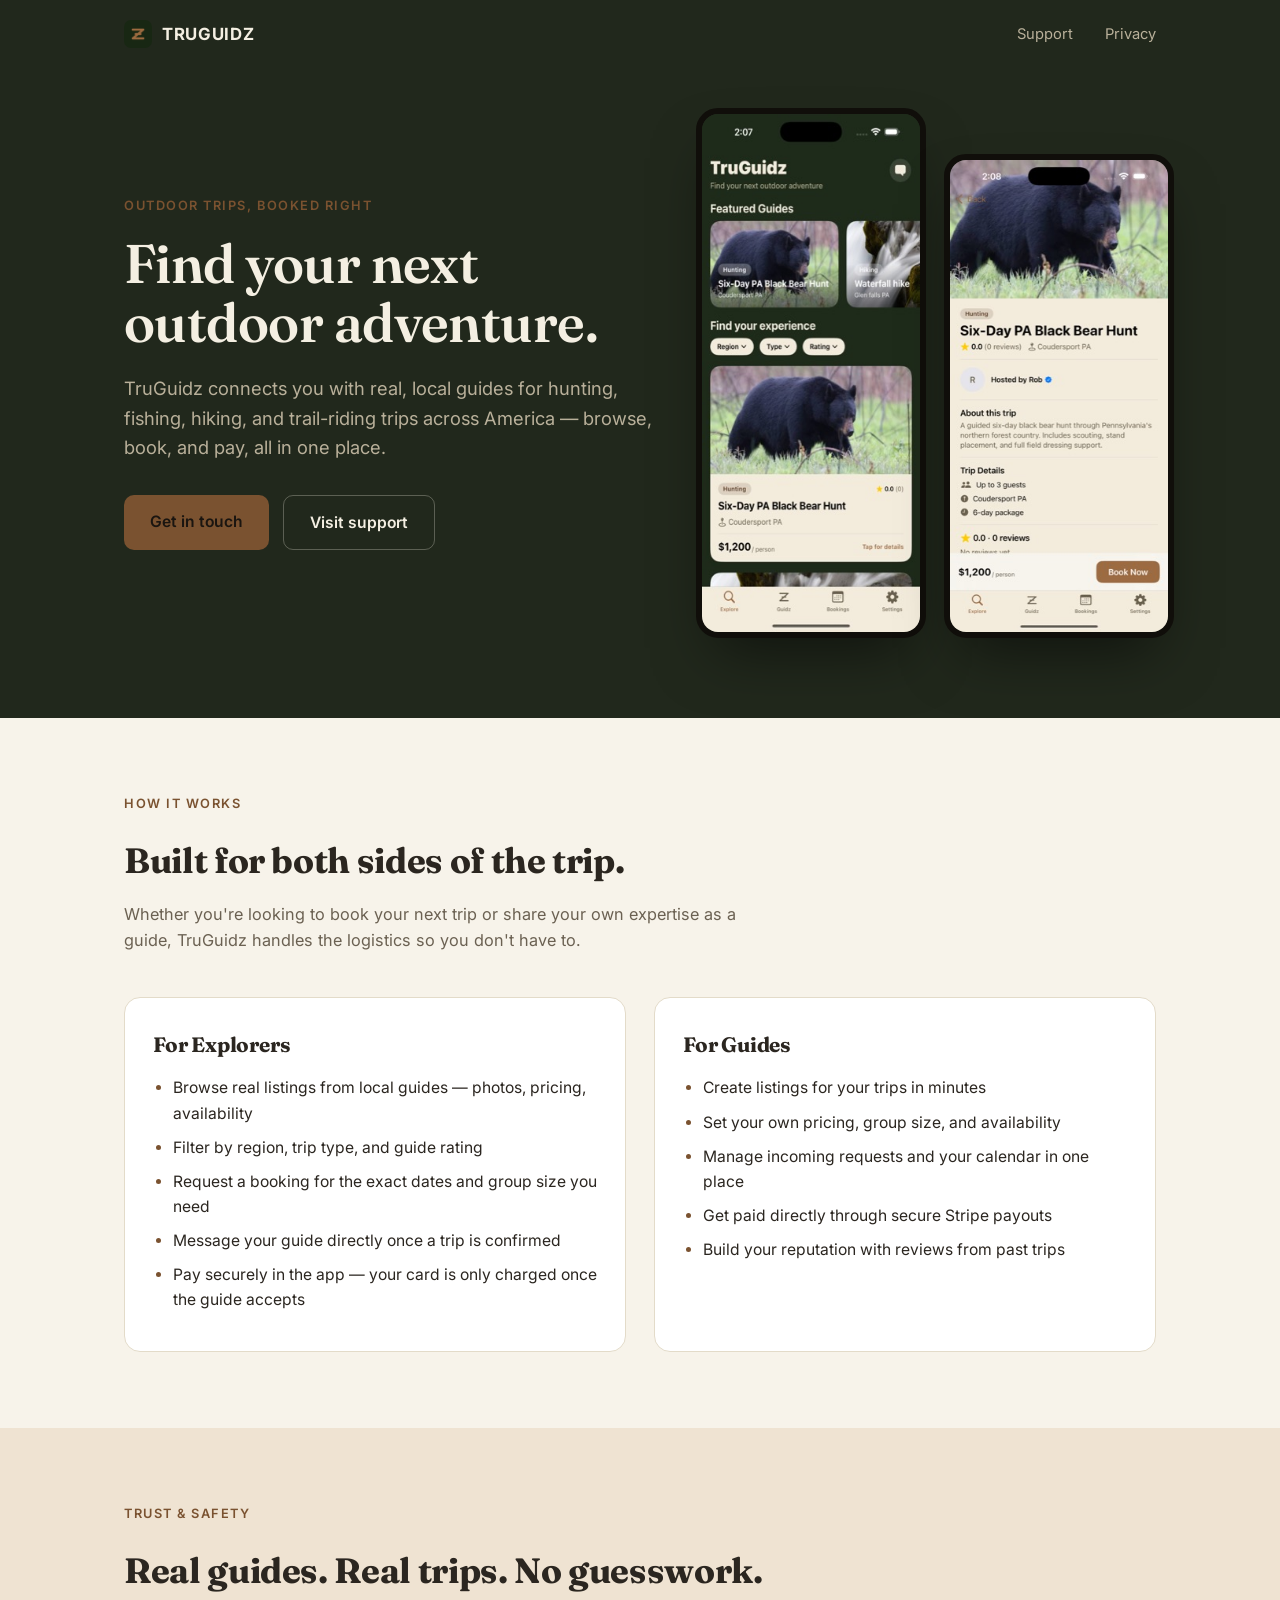
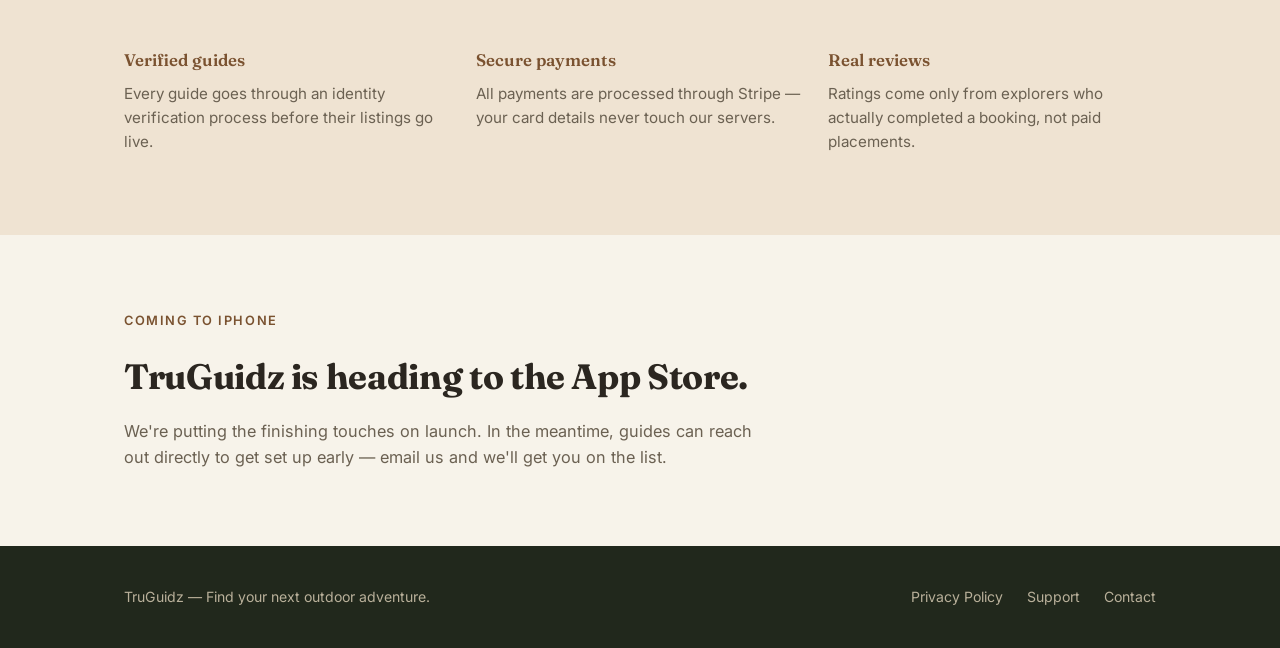
==== landing.html @ 5e270ef8 "Add marketing landing page" ====
<!DOCTYPE html>
<html lang="en">
<head>
<meta charset="UTF-8">
<meta name="viewport" content="width=device-width, initial-scale=1.0">
<title>TruGuidz — Find Your Next Outdoor Adventure</title>
<meta name="description" content="TruGuidz connects explorers with local outdoor guides for hunting, fishing, hiking, and trail-riding trips across America.">
<link rel="icon" href="img/icon-512.png">
<link rel="preconnect" href="https://fonts.googleapis.com">
<link rel="preconnect" href="https://fonts.gstatic.com" crossorigin>
<link href="https://fonts.googleapis.com/css2?family=Fraunces:opsz,wght@9..144,400;9..144,600;9..144,700&family=Inter:wght@400;500;600;700&display=swap" rel="stylesheet">
<style>
  :root {
    --bg: #f7f3ea;
    --card: #ffffff;
    --text: #2b2620;
    --text-secondary: #6b6152;
    --accent: #7a5230;
    --accent-soft: #efe3d2;
    --border: #e3dbc9;
    --hero-bg: #21281c;
    --hero-text: #f4efe2;
    --hero-text-secondary: #b9b09a;
  }
  @media (prefers-color-scheme: dark) {
    :root {
      --bg: #1c2118;
      --card: #262c21;
      --text: #f0ece1;
      --text-secondary: #b3ab98;
      --accent: #d3a86c;
      --accent-soft: #33291b;
      --border: #3a4234;
      --hero-bg: #14170f;
      --hero-text: #f4efe2;
      --hero-text-secondary: #948a72;
    }
  }
  * { box-sizing: border-box; }
  html, body {
    margin: 0;
    padding: 0;
    background: var(--bg);
    color: var(--text);
  }
  body {
    font-family: 'Inter', -apple-system, BlinkMacSystemFont, "Segoe UI", sans-serif;
    line-height: 1.6;
    -webkit-font-smoothing: antialiased;
  }
  h1, h2, h3 {
    font-family: 'Fraunces', Georgia, serif;
    letter-spacing: -0.01em;
    text-wrap: balance;
  }
  img { max-width: 100%; display: block; }
  a { color: var(--accent); }

  .wrap {
    max-width: 1080px;
    margin: 0 auto;
    padding: 0 24px;
  }

  /* Nav */
  nav.top {
    display: flex;
    align-items: center;
    justify-content: space-between;
    padding: 20px 0;
  }
  .brand {
    display: flex;
    align-items: center;
    gap: 10px;
    font-weight: 700;
    font-size: 1.05rem;
    color: var(--hero-text);
    text-transform: uppercase;
    letter-spacing: 0.04em;
  }
  .brand img { width: 28px; height: 28px; border-radius: 7px; }
  nav.top .links a {
    color: var(--hero-text-secondary);
    text-decoration: none;
    font-size: 0.92rem;
    margin-left: 28px;
  }
  nav.top .links a:hover { color: var(--hero-text); }

  /* Hero */
  header.hero {
    background: var(--hero-bg);
    color: var(--hero-text);
    padding-bottom: 80px;
  }
  .hero-inner {
    display: grid;
    grid-template-columns: 1.1fr 0.9fr;
    gap: 48px;
    align-items: center;
    padding-top: 40px;
  }
  @media (max-width: 780px) {
    .hero-inner { grid-template-columns: 1fr; padding-top: 8px; }
  }
  .eyebrow {
    font-size: 0.8rem;
    letter-spacing: 0.12em;
    text-transform: uppercase;
    color: var(--accent);
    font-weight: 600;
    margin-bottom: 18px;
  }
  h1.hero-title {
    font-size: clamp(2.4rem, 5vw, 3.4rem);
    line-height: 1.08;
    margin: 0 0 22px;
    font-weight: 600;
  }
  p.hero-sub {
    font-size: 1.15rem;
    color: var(--hero-text-secondary);
    max-width: 46ch;
    margin: 0 0 32px;
  }
  .hero-actions { display: flex; gap: 14px; flex-wrap: wrap; }
  .btn {
    display: inline-block;
    padding: 14px 26px;
    border-radius: 10px;
    font-weight: 600;
    font-size: 0.98rem;
    text-decoration: none;
  }
  .btn-primary {
    background: var(--accent);
    color: #1a1510;
  }
  .btn-ghost {
    color: var(--hero-text);
    border: 1px solid rgba(244,239,226,0.28);
  }
  .hero-visual {
    display: flex;
    justify-content: center;
    gap: 18px;
  }
  .phone-shot {
    width: 100%;
    max-width: 230px;
    border-radius: 22px;
    border: 6px solid #100e0a;
    box-shadow: 0 30px 60px -20px rgba(0,0,0,0.55);
  }
  .phone-shot.offset { margin-top: 46px; }

  /* Sections */
  section { padding: 76px 0; }
  .section-head { max-width: 640px; margin: 0 0 44px; }
  .section-head .eyebrow { color: var(--accent); }
  .section-head h2 { font-size: clamp(1.7rem, 3.2vw, 2.2rem); margin: 0 0 12px; }
  .section-head p { color: var(--text-secondary); margin: 0; font-size: 1.02rem; }

  .grid-2 {
    display: grid;
    grid-template-columns: 1fr 1fr;
    gap: 28px;
  }
  @media (max-width: 780px) { .grid-2 { grid-template-columns: 1fr; } }

  .card {
    background: var(--card);
    border: 1px solid var(--border);
    border-radius: 16px;
    padding: 30px 28px;
  }
  .card h3 {
    font-size: 1.3rem;
    margin: 0 0 14px;
  }
  .card ul {
    margin: 0;
    padding-left: 20px;
    color: var(--text);
  }
  .card li { margin-bottom: 9px; font-size: 0.98rem; }
  .card li::marker { color: var(--accent); }

  .trust-row {
    display: grid;
    grid-template-columns: repeat(3, 1fr);
    gap: 24px;
  }
  @media (max-width: 780px) { .trust-row { grid-template-columns: 1fr; } }
  .trust-item {
    padding: 4px 0;
  }
  .trust-item .num {
    font-family: 'Fraunces', Georgia, serif;
    font-size: 1.05rem;
    color: var(--accent);
    margin-bottom: 8px;
    font-weight: 600;
  }
  .trust-item p { margin: 0; color: var(--text-secondary); font-size: 0.95rem; }

  footer {
    background: var(--hero-bg);
    color: var(--hero-text-secondary);
    padding: 40px 0;
    font-size: 0.88rem;
  }
  footer .wrap {
    display: flex;
    justify-content: space-between;
    align-items: center;
    flex-wrap: wrap;
    gap: 12px;
  }
  footer a { color: var(--hero-text-secondary); text-decoration: none; margin-left: 20px; }
  footer a:hover { color: var(--hero-text); }
  footer .foot-links { margin-left: -20px; }
</style>
</head>
<body>

<header class="hero">
  <div class="wrap">
    <nav class="top">
      <div class="brand"><img src="img/icon-512.png" alt=""> TruGuidz</div>
      <div class="links">
        <a href="support.html">Support</a>
        <a href="index.html">Privacy</a>
      </div>
    </nav>

    <div class="hero-inner">
      <div>
        <div class="eyebrow">Outdoor trips, booked right</div>
        <h1 class="hero-title">Find your next outdoor adventure.</h1>
        <p class="hero-sub">TruGuidz connects you with real, local guides for hunting, fishing, hiking, and trail-riding trips across America — browse, book, and pay, all in one place.</p>
        <div class="hero-actions">
          <a class="btn btn-primary" href="mailto:longrobert346@yahoo.com">Get in touch</a>
          <a class="btn btn-ghost" href="support.html">Visit support</a>
        </div>
      </div>
      <div class="hero-visual">
        <img class="phone-shot" src="img/explore.jpg" alt="TruGuidz Explore screen showing outdoor trip listings">
        <img class="phone-shot offset" src="img/listing.jpg" alt="TruGuidz listing detail screen for a guided trip">
      </div>
    </div>
  </div>
</header>

<section>
  <div class="wrap">
    <div class="section-head">
      <div class="eyebrow">How it works</div>
      <h2>Built for both sides of the trip.</h2>
      <p>Whether you're looking to book your next trip or share your own expertise as a guide, TruGuidz handles the logistics so you don't have to.</p>
    </div>
    <div class="grid-2">
      <div class="card">
        <h3>For Explorers</h3>
        <ul>
          <li>Browse real listings from local guides — photos, pricing, availability</li>
          <li>Filter by region, trip type, and guide rating</li>
          <li>Request a booking for the exact dates and group size you need</li>
          <li>Message your guide directly once a trip is confirmed</li>
          <li>Pay securely in the app — your card is only charged once the guide accepts</li>
        </ul>
      </div>
      <div class="card">
        <h3>For Guides</h3>
        <ul>
          <li>Create listings for your trips in minutes</li>
          <li>Set your own pricing, group size, and availability</li>
          <li>Manage incoming requests and your calendar in one place</li>
          <li>Get paid directly through secure Stripe payouts</li>
          <li>Build your reputation with reviews from past trips</li>
        </ul>
      </div>
    </div>
  </div>
</section>

<section style="background: var(--accent-soft);">
  <div class="wrap">
    <div class="section-head">
      <div class="eyebrow">Trust &amp; safety</div>
      <h2>Real guides. Real trips. No guesswork.</h2>
    </div>
    <div class="trust-row">
      <div class="trust-item">
        <div class="num">Verified guides</div>
        <p>Every guide goes through an identity verification process before their listings go live.</p>
      </div>
      <div class="trust-item">
        <div class="num">Secure payments</div>
        <p>All payments are processed through Stripe — your card details never touch our servers.</p>
      </div>
      <div class="trust-item">
        <div class="num">Real reviews</div>
        <p>Ratings come only from explorers who actually completed a booking, not paid placements.</p>
      </div>
    </div>
  </div>
</section>

<section>
  <div class="wrap">
    <div class="section-head" style="margin-bottom: 0;">
      <div class="eyebrow">Coming to iPhone</div>
      <h2>TruGuidz is heading to the App Store.</h2>
      <p>We're putting the finishing touches on launch. In the meantime, guides can reach out directly to get set up early — email us and we'll get you on the list.</p>
    </div>
  </div>
</section>

<footer>
  <div class="wrap">
    <div>TruGuidz — Find your next outdoor adventure.</div>
    <div class="foot-links">
      <a href="index.html">Privacy Policy</a>
      <a href="support.html">Support</a>
      <a href="mailto:longrobert346@yahoo.com">Contact</a>
    </div>
  </div>
</footer>

</body>
</html>
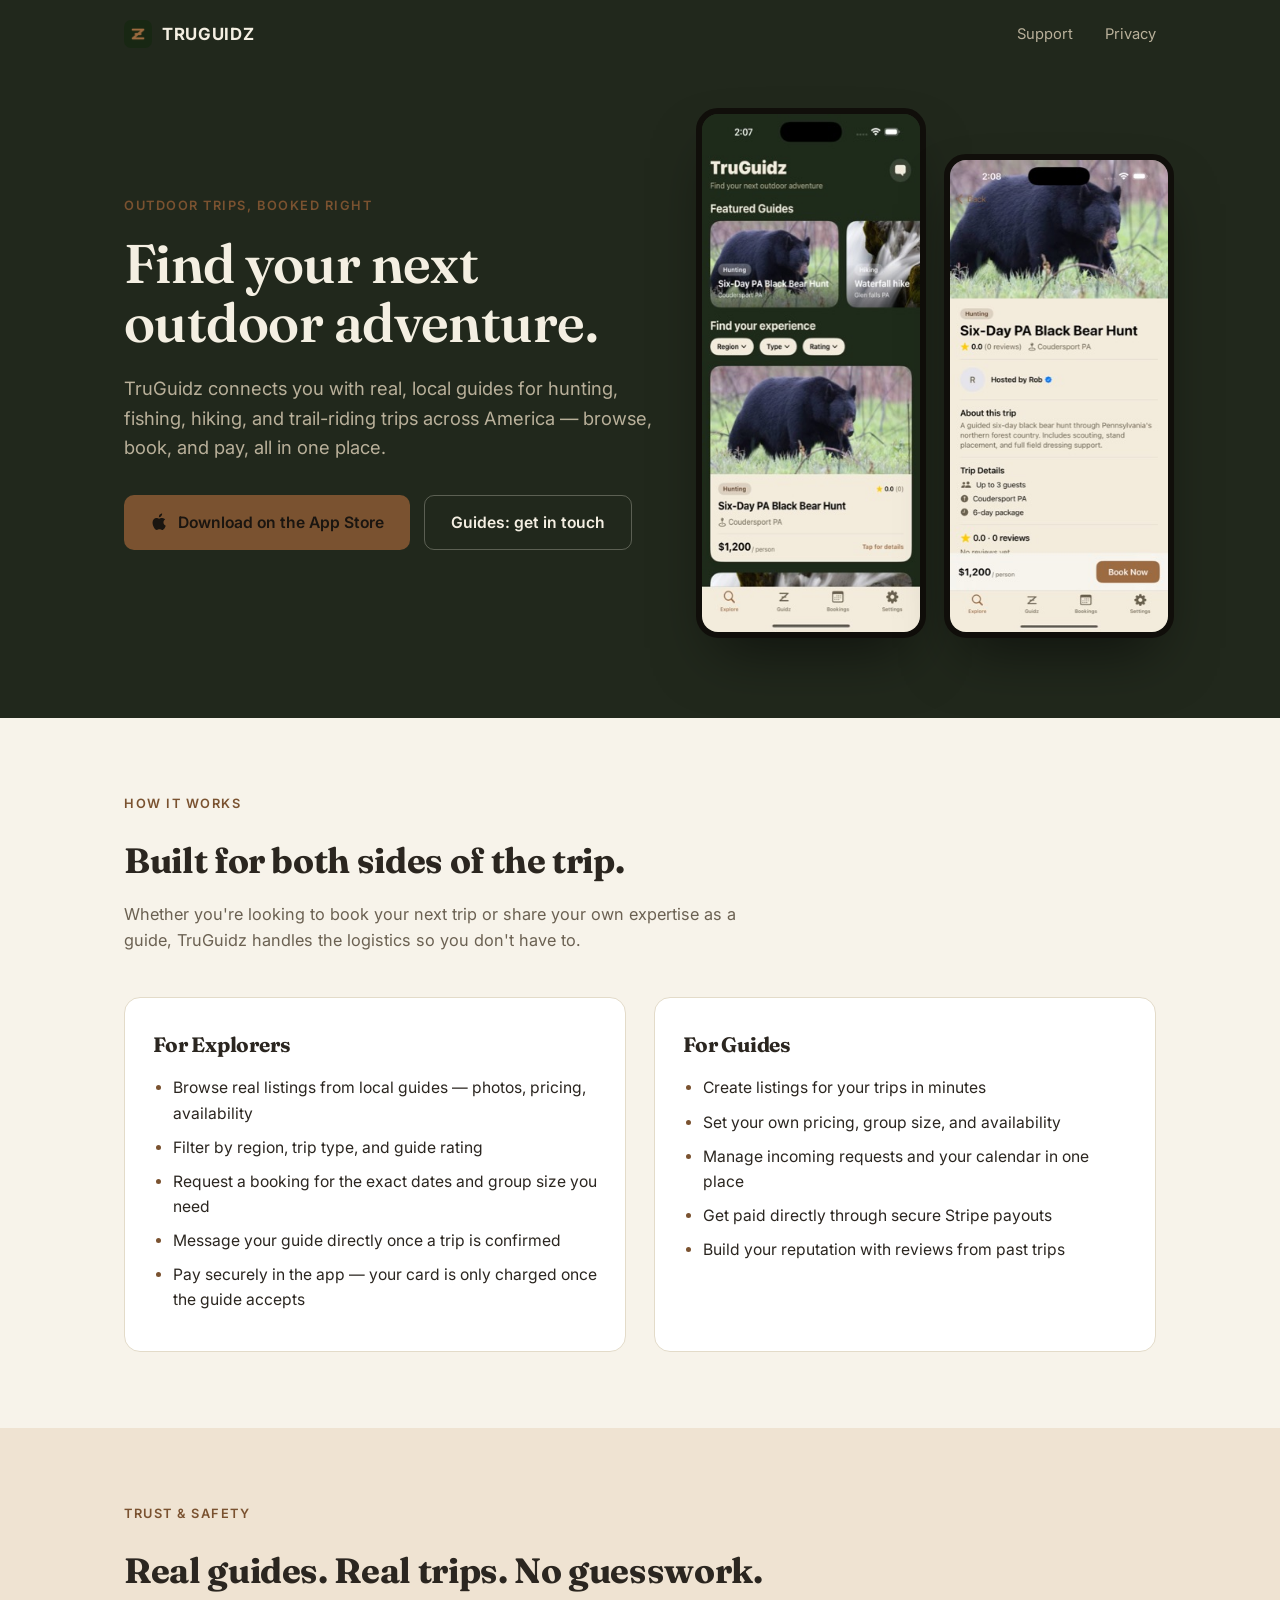
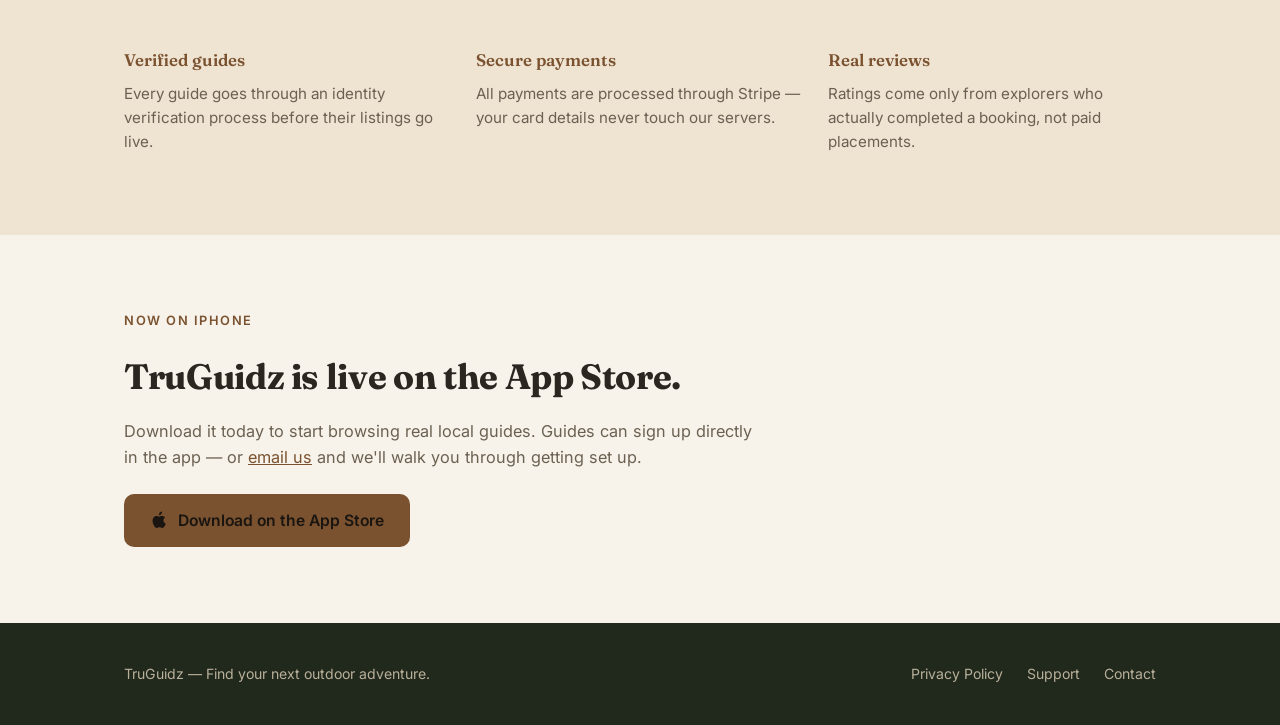
==== commit 32e6d18a: "Update landing page for App Store launch Replaces the pre-launch "coming soon" messaging with a real" ====
--- a/landing.html
+++ b/landing.html
@@ -141,6 +141,11 @@
     color: var(--hero-text);
     border: 1px solid rgba(244,239,226,0.28);
   }
+  .btn-appstore {
+    display: inline-flex;
+    align-items: center;
+    gap: 10px;
+  }
   .hero-visual {
     display: flex;
     justify-content: center;
@@ -241,8 +246,11 @@
         <h1 class="hero-title">Find your next outdoor adventure.</h1>
         <p class="hero-sub">TruGuidz connects you with real, local guides for hunting, fishing, hiking, and trail-riding trips across America — browse, book, and pay, all in one place.</p>
         <div class="hero-actions">
-          <a class="btn btn-primary" href="mailto:longrobert346@yahoo.com">Get in touch</a>
-          <a class="btn btn-ghost" href="support.html">Visit support</a>
+          <a class="btn btn-primary btn-appstore" href="https://apps.apple.com/us/app/truguidz/id6804742143">
+            <svg viewBox="0 0 384 512" width="18" height="18" fill="currentColor" aria-hidden="true"><path d="M318.7 268.7c-.2-36.7 16.4-64.4 50-84.8-18.8-26.9-47.2-41.7-84.7-44.6-35.5-2.8-74.3 20.7-88.5 20.7-15 0-49.4-19.7-76.4-19.7C63.3 141 8 184.8 8 273.5c0 26.2 4.8 53.3 14.4 81.2 12.8 37.6 59 129.3 107.2 127.8 25.2-.6 43-17.9 75.8-17.9 31.8 0 48.3 17.9 76.4 17.9 48.6-.7 90.4-84.1 102.6-121.8-65.2-30.7-65.7-90-65.7-91.99zM256.8 82.5c26.9-32 24.5-61.2 23.7-71.5-23.8 1.4-51.3 16.4-67 34.9-17.3 19.8-27.5 44.4-25.3 71.9 25.9 2 49.5-11.1 68.6-35.3z"/></svg>
+            Download on the App Store
+          </a>
+          <a class="btn btn-ghost" href="mailto:longrobert346@yahoo.com">Guides: get in touch</a>
         </div>
       </div>
       <div class="hero-visual">
@@ -311,9 +319,15 @@
 <section>
   <div class="wrap">
     <div class="section-head" style="margin-bottom: 0;">
-      <div class="eyebrow">Coming to iPhone</div>
-      <h2>TruGuidz is heading to the App Store.</h2>
-      <p>We're putting the finishing touches on launch. In the meantime, guides can reach out directly to get set up early — email us and we'll get you on the list.</p>
+      <div class="eyebrow">Now on iPhone</div>
+      <h2>TruGuidz is live on the App Store.</h2>
+      <p>Download it today to start browsing real local guides. Guides can sign up directly in the app — or <a href="mailto:longrobert346@yahoo.com">email us</a> and we'll walk you through getting set up.</p>
+      <div class="hero-actions" style="margin-top: 24px;">
+        <a class="btn btn-primary btn-appstore" href="https://apps.apple.com/us/app/truguidz/id6804742143">
+          <svg viewBox="0 0 384 512" width="18" height="18" fill="currentColor" aria-hidden="true"><path d="M318.7 268.7c-.2-36.7 16.4-64.4 50-84.8-18.8-26.9-47.2-41.7-84.7-44.6-35.5-2.8-74.3 20.7-88.5 20.7-15 0-49.4-19.7-76.4-19.7C63.3 141 8 184.8 8 273.5c0 26.2 4.8 53.3 14.4 81.2 12.8 37.6 59 129.3 107.2 127.8 25.2-.6 43-17.9 75.8-17.9 31.8 0 48.3 17.9 76.4 17.9 48.6-.7 90.4-84.1 102.6-121.8-65.2-30.7-65.7-90-65.7-91.99zM256.8 82.5c26.9-32 24.5-61.2 23.7-71.5-23.8 1.4-51.3 16.4-67 34.9-17.3 19.8-27.5 44.4-25.3 71.9 25.9 2 49.5-11.1 68.6-35.3z"/></svg>
+          Download on the App Store
+        </a>
+      </div>
     </div>
   </div>
 </section>
